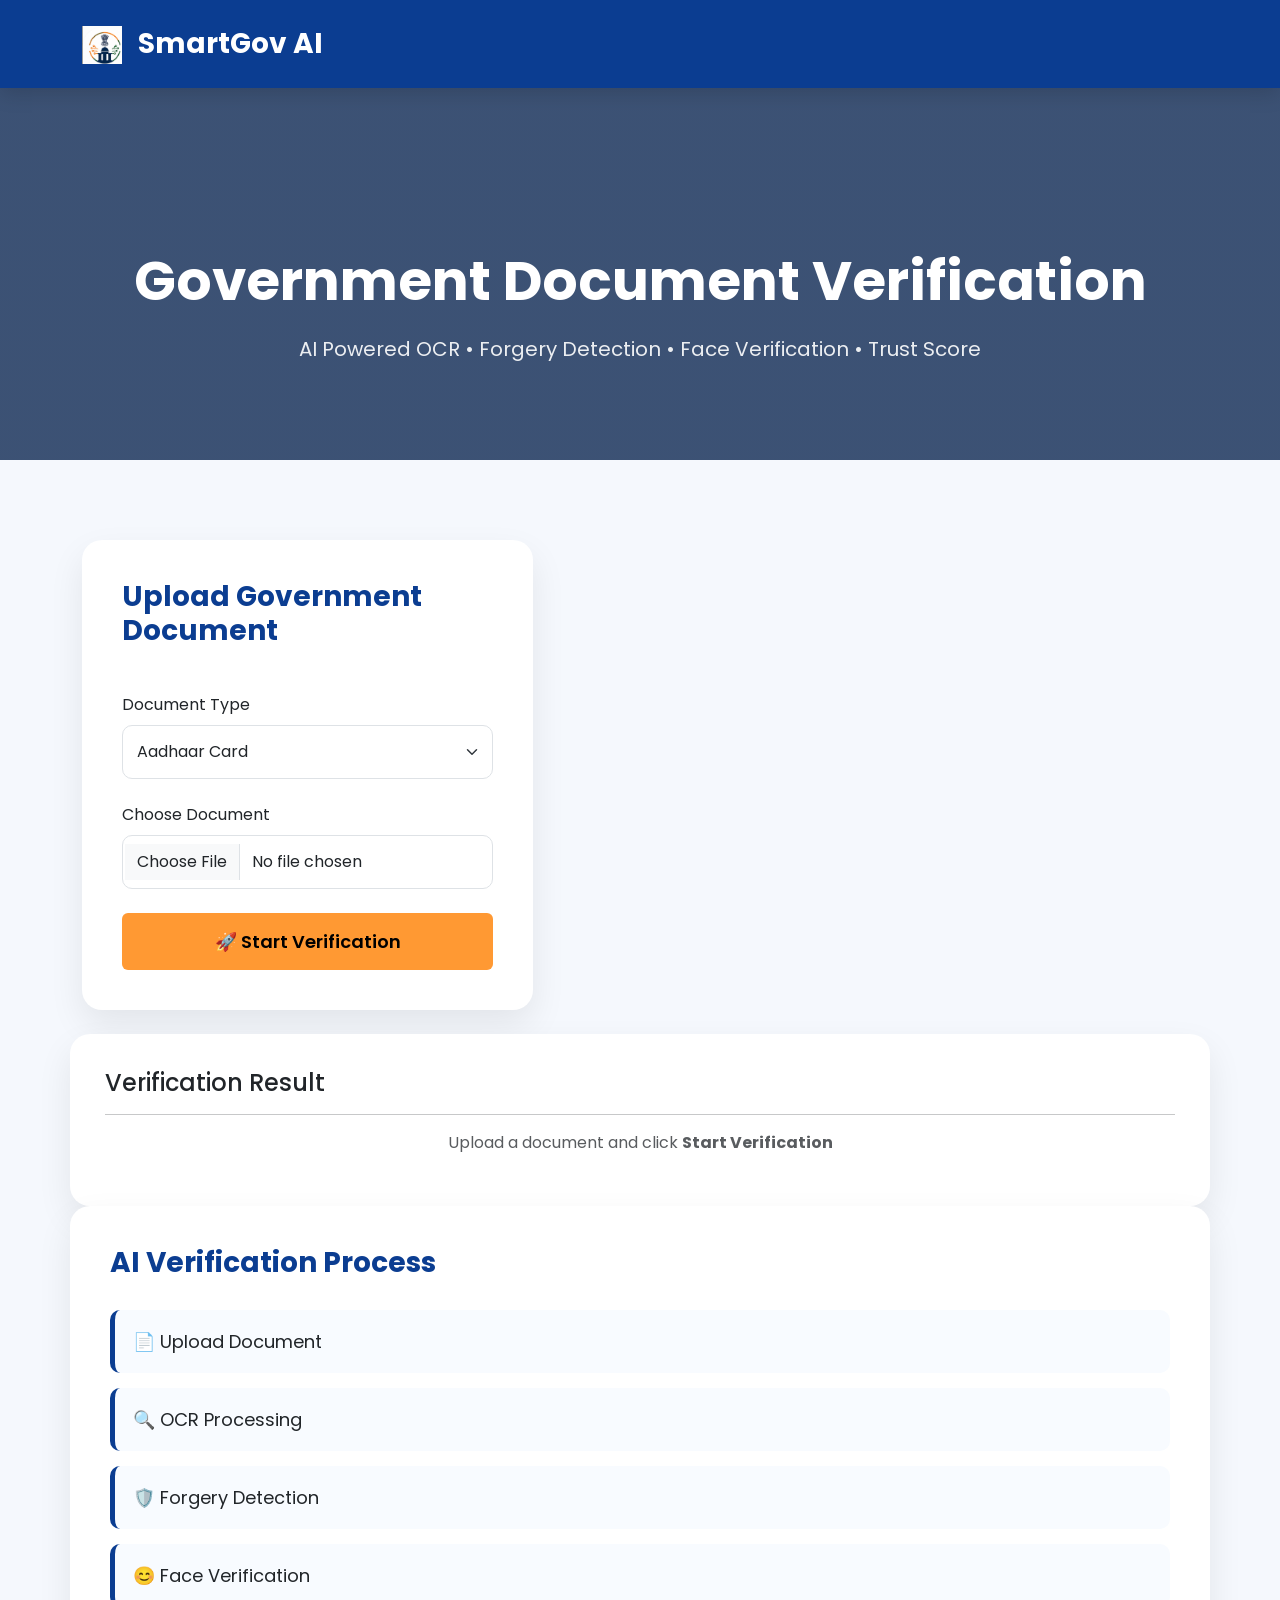
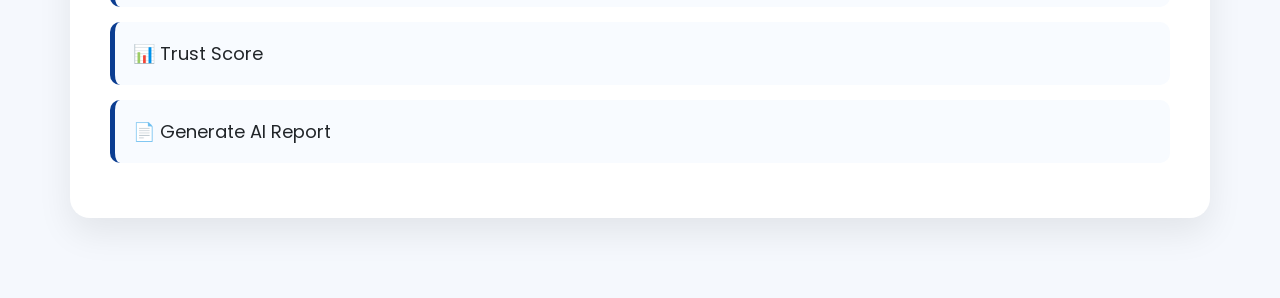
==== frontend/verification.html @ f2196b34 "Updated SmartGov AI project with verification, analytics, AI assistant and officer dashboard" ====
<!DOCTYPE html>
<html lang="en">

<head>

    <meta charset="UTF-8">

    <meta name="viewport"
          content="width=device-width, initial-scale=1.0">

    <title>SmartGov AI | Verification</title>

    <link href="https://cdn.jsdelivr.net/npm/bootstrap@5.3.3/dist/css/bootstrap.min.css"
          rel="stylesheet">

    <link href="https://cdn.jsdelivr.net/npm/bootstrap-icons@1.11.3/font/bootstrap-icons.css"
          rel="stylesheet">

    <link rel="stylesheet"
          href="assets/css/style.css">

</head>

<body>

<!-- Navbar -->

<nav class="navbar navbar-expand-lg navbar-dark">

<div class="container">

<a class="navbar-brand fw-bold"
href="index.html">

<img src="assets/images/logo.png"
width="40">

SmartGov AI

</a>

</div>

</nav>

<!-- Hero -->

<section class="verify-hero">

<div class="container">

<h1>

Government Document Verification

</h1>

<p>

AI Powered OCR • Forgery Detection • Face Verification • Trust Score

</p>

</div>

</section>

<!-- Upload Section -->

<section class="verify-section">

<div class="container">

<div class="row">

<div class="col-lg-5">

<div class="upload-box">

    <h3>Upload Government Document</h3>

    <label class="form-label mt-3">
        Document Type
    </label>

    <select
        id="documentType"
        class="form-select">

        <option>Aadhaar Card</option>
        <option>PAN Card</option>
        <option>Passport</option>
        <option>Driving Licence</option>

    </select>

    <label class="form-label mt-4">
        Choose Document
    </label>

    <input
        id="documentFile"
        type="file"
        class="form-control"
        accept=".jpg,.jpeg,.png,.pdf">

    <button
        id="verifyBtn"
        class="btn btn-warning w-100 mt-4">

        🚀 Start Verification

    </button>

</div>

</div>
<div class="result-box mt-4">

    <h4>Verification Result</h4>

    <hr>

    <div id="result">

        <div class="text-center">

            <p class="text-muted">

                Upload a document and click
                <b>Start Verification</b>

            </p>

        </div>

    </div>

</div>
<div class="process-box">
<h3>

AI Verification Process

</h3>

<div class="step">

📄 Upload Document

</div>

<div class="step">

🔍 OCR Processing

</div>

<div class="step">

🛡️ Forgery Detection

</div>

<div class="step">

😊 Face Verification

</div>

<div class="step">

📊 Trust Score

</div>

<div class="step">

📄 Generate AI Report

</div>

</div>

</div>

</div>
</div>
</div>

</section>

<script src="assets/js/app.js"></script>

</body>

</html>
---- frontend/assets/css/style.css ----
/* ================================
   SMARTGOV AI
   Developed for Hackathon
================================ */

@import url('https://fonts.googleapis.com/css2?family=Poppins:wght@300;400;500;600;700;800&display=swap');

*{
    margin:0;
    padding:0;
    box-sizing:border-box;
    font-family:'Poppins',sans-serif;
}

html{
    scroll-behavior:smooth;
}

body{

    background:#F4F7FC;

}

/* ================= NAVBAR ================= */

.navbar{

    background:#0B3D91;

    padding:18px 0;

    box-shadow:0 5px 20px rgba(0,0,0,.15);

}

.navbar-brand{

    color:white !important;

    font-size:28px;

}

.navbar-brand img{

    margin-right:10px;

}

.nav-link{

    color:white !important;

    margin-left:20px;

    font-size:17px;

    transition:.3s;

}

.nav-link:hover{

    color:#FF9933 !important;

}

/* ================= HERO ================= */

.hero{

    height:92vh;

    display:flex;

    align-items:center;

    background:

    linear-gradient(rgba(0,33,71,.70),rgba(0,33,71,.72)),

    url("../images/hero-bg.jpg");

    background-size:cover;

    background-position:center;

    color:white;

}

.hero h1{

    font-size:72px;

    font-weight:800;

}

.hero h3{

    margin-top:15px;

    font-weight:400;

    font-size:30px;

}

.hero p{

    margin-top:30px;

    font-size:20px;

    line-height:1.8;

    width:650px;

}

.hero .btn{

    margin-top:35px;

    padding:16px 35px;

    font-size:18px;

    border-radius:10px;

}

.btn-warning{

    background:#FF9933;

    border:none;

}

.btn-warning:hover{

    background:#e57d00;

}

.btn-light{

    color:#0B3D91;

}

/* Government Badge */

.badge{

    font-size:15px;

    padding:10px 18px;

}

/* ================= SECTION ================= */

.section{

    padding:90px 0;

}

.section-title{

    font-size:45px;

    color:#0B3D91;

    font-weight:700;

    margin-bottom:40px;

}

/* ================= Cards ================= */

.card{

    border:none;

    border-radius:20px;

    transition:.3s;

    box-shadow:0 10px 25px rgba(0,0,0,.08);

}

.card:hover{

    transform:translateY(-8px);

}

.card-body{

    padding:30px;

}

/* ================= Responsive ================= */

@media(max-width:992px){

.hero{

height:auto;

padding:100px 0;

}

.hero h1{

font-size:50px;

}

.hero h3{

font-size:22px;

}

.hero p{

width:100%;

font-size:17px;

}

.nav-link{

margin-left:0;

margin-top:12px;

}

}
/* ================= AI CARD ================= */

.ai-card{

    background:rgba(255,255,255,.12);

    backdrop-filter:blur(15px);

    border:1px solid rgba(255,255,255,.25);

    border-radius:20px;

    padding:35px;

    color:white;

    box-shadow:0 15px 40px rgba(0,0,0,.25);

}

.ai-card h4{

    font-weight:700;

}

.status{

    display:flex;

    justify-content:space-between;

    padding:12px 0;

    border-bottom:1px solid rgba(255,255,255,.15);

}

.online{

    color:#7CFC8A;

    font-weight:600;

}

.ai-card h2{

    font-weight:700;

    margin-top:20px;

}

.ai-card small{

    color:#eee;

}
/* ================= SERVICES ================= */

.services{

    background:#f8fbff;

    padding:100px 0;

}

.section-badge{

    background:#0B3D91;

    color:white;

    padding:10px 22px;

    border-radius:40px;

    display:inline-block;

    margin-bottom:18px;

    font-weight:600;

}

.section-title{

    font-size:48px;

    font-weight:700;

    color:#0B3D91;

}

.section-subtitle{

    color:#666;

    font-size:18px;

    margin-top:15px;

}

.service-card{

    background:white;

    padding:35px;

    border-radius:20px;

    box-shadow:0 10px 30px rgba(0,0,0,.08);

    transition:.35s;

    height:100%;

}

.service-card:hover{

    transform:translateY(-10px);

    box-shadow:0 20px 40px rgba(0,0,0,.12);

}

.service-icon{

    font-size:48px;

    margin-bottom:20px;

}

.service-card h4{

    margin-bottom:15px;

    font-weight:700;

}

.service-card p{

    color:#666;

    line-height:1.8;

}

.service-btn{

    margin-top:20px;

    background:#0B3D91;

    color:white;

    border:none;

    padding:12px 24px;

    border-radius:10px;

    transition:.3s;

}

.service-btn:hover{

    background:#FF9933;

}
/* ================= VERIFICATION ================= */

.verification{

    padding:100px 0;

    background:white;

}

.verify-list{

    list-style:none;

    padding:0;

    margin-top:35px;

}

.verify-list li{

    padding:12px 0;

    font-size:18px;

}

.upload-card{

    background:#0B3D91;

    padding:45px;

    border-radius:25px;

    color:white;

    text-align:center;

    box-shadow:0 20px 40px rgba(0,0,0,.15);

}

.upload-icon{

    font-size:70px;

    margin-bottom:20px;

}

.upload-card p{

    color:#ddd;

}

.upload-card input{

    background:white;

    border-radius:10px;

    padding:15px;

}

.upload-card .btn{

    padding:15px;

    font-size:18px;

}
/* ================= WORKFLOW ================= */

.workflow{

    background:#F4F7FC;

    padding:100px 0;

}

.workflow-card{

    background:white;

    border-radius:20px;

    padding:30px 20px;

    height:100%;

    transition:.35s;

    box-shadow:0 10px 25px rgba(0,0,0,.08);

}

.workflow-card:hover{

    transform:translateY(-10px);

    box-shadow:0 20px 40px rgba(0,0,0,.15);

}

.workflow-icon{

    width:90px;

    height:90px;

    margin:auto;

    border-radius:50%;

    background:#0B3D91;

    color:white;

    display:flex;

    justify-content:center;

    align-items:center;

    font-size:38px;

    margin-bottom:20px;

}

.workflow-card h5{

    font-weight:700;

    margin-bottom:15px;

}

.workflow-card p{

    color:#666;

    font-size:15px;

}
/* ================= STATS ================= */

.stats-section{

    padding:100px 0;

    background:#0B3D91;

}

.stat-card{

    background:white;

    padding:45px;

    text-align:center;

    border-radius:20px;

    transition:.3s;

    box-shadow:0 15px 35px rgba(0,0,0,.12);

}

.stat-card:hover{

    transform:translateY(-8px);

}

.stat-card h1{

    color:#0B3D91;

    font-size:50px;

    font-weight:800;

}

.stat-card p{

    margin-top:15px;

    color:#666;

    font-size:18px;

}
/* ================= AI ASSISTANT ================= */

.assistant{

    padding:100px 0;

    background:white;

}

.quick-actions{

    margin-top:35px;

    display:flex;

    flex-wrap:wrap;

    gap:15px;

}

.quick-actions button{

    border:none;

    background:#0B3D91;

    color:white;

    padding:12px 20px;

    border-radius:40px;

    transition:.3s;

}

.quick-actions button:hover{

    background:#FF9933;

}

.chat-box{

    background:#F8FBFF;

    border-radius:20px;

    box-shadow:0 15px 35px rgba(0,0,0,.08);

    overflow:hidden;

}

.chat-header{

    background:#0B3D91;

    color:white;

    padding:18px;

    font-weight:600;

}

.chat-body{

    padding:25px;

    min-height:220px;

}

.bot-message{

    background:white;

    padding:18px;

    border-radius:12px;

    width:85%;

    box-shadow:0 5px 15px rgba(0,0,0,.08);

}

.chat-input{

    display:flex;

    border-top:1px solid #ddd;

}

.chat-input input{

    flex:1;

    border:none;

    padding:18px;

    outline:none;

}

.chat-input button{

    width:80px;

    border:none;

    background:#FF9933;

    color:white;

    font-size:22px;

}
/* ================= PARTNERS ================= */

.partners{

padding:100px 0;

background:#F5F8FD;

}

.partner-card{

background:white;

padding:25px;

text-align:center;

border-radius:20px;

transition:.3s;

box-shadow:0 10px 25px rgba(0,0,0,.08);

height:100%;

}

.partner-card:hover{

transform:translateY(-8px);

}

.partner-card img{

height:70px;

object-fit:contain;

margin-bottom:20px;

}

.partner-card h6{

font-weight:700;

margin-top:10px;

}
/* ================= FOOTER ================= */

footer{

background:#082A64;

color:white;

padding:70px 0;

}

footer h3,
footer h5{

margin-bottom:20px;

}

footer ul{

list-style:none;

padding:0;

}

footer li{

padding:8px 0;

}

footer hr{

margin:40px 0;

background:white;

}
/* =========================================
   VERIFICATION PAGE
========================================= */

.verify-hero{

    padding:160px 0 80px;

    background:
    linear-gradient(rgba(8,35,78,.78),rgba(8,35,78,.78)),
    url("../images/hero-bg.jpg");

    background-size:cover;

    background-position:center;

    color:white;

    text-align:center;

}

.verify-hero h1{

    font-size:55px;

    font-weight:700;

}

.verify-hero p{

    font-size:20px;

    margin-top:20px;

    opacity:.9;

}

/* ========================================= */

.verify-section{

    padding:80px 0;

    background:#F5F8FD;

}

/* ========================================= */

.upload-box{

    background:white;

    padding:40px;

    border-radius:20px;

    box-shadow:0 15px 35px rgba(0,0,0,.08);

}

.upload-box h3{

    color:#0B3D91;

    font-weight:700;

    margin-bottom:30px;

}

.upload-box .form-control,
.upload-box .form-select{

    padding:14px;

    border-radius:10px;

}

.upload-box .btn{

    padding:15px;

    font-size:18px;

    font-weight:600;

}

/* ========================================= */

.process-box{

    background:white;

    padding:40px;

    border-radius:20px;

    box-shadow:0 15px 35px rgba(0,0,0,.08);

}

.process-box h3{

    color:#0B3D91;

    margin-bottom:30px;

    font-weight:700;

}

.step{

    background:#F8FBFF;

    border-left:5px solid #0B3D91;

    padding:18px;

    margin-bottom:15px;

    border-radius:10px;

    font-size:18px;

    transition:.3s;

}

.step:hover{

    transform:translateX(8px);

    background:#EAF3FF;

}

/* ========================================= */

.result-box{

    margin-top:40px;

    background:white;

    padding:35px;

    border-radius:20px;

    box-shadow:0 15px 35px rgba(0,0,0,.08);

}
.verification-card{

background:white;

padding:35px;

border-radius:20px;

box-shadow:0 15px 40px rgba(0,0,0,.08);

}

.status-card{

background:#0B3D91;

color:white;

padding:30px;

border-radius:20px;

text-align:center;

margin-bottom:30px;

}

.status-card h1{

font-size:65px;

font-weight:800;

}

.info-card{

margin-bottom:25px;

background:#F8FBFF;

padding:20px;

border-radius:15px;

}
.status-card{

    background:linear-gradient(135deg,#0B3D91,#164BA8);

    color:white;

    padding:40px;

    border-radius:25px;

    text-align:center;

    margin-bottom:30px;

    box-shadow:0 15px 40px rgba(11,61,145,.35);

}

.status-icon{

    font-size:55px;

    margin-bottom:10px;

}

.status-card h1{

    font-size:70px;

    font-weight:800;

    margin:10px 0;

}

.status-card p{

    font-size:18px;

    opacity:.9;

}
.verification-dashboard{

background:#fff;

padding:35px;

border-radius:20px;

box-shadow:0 15px 35px rgba(0,0,0,.08);

}

.status-card{

background:linear-gradient(135deg,#0B3D91,#1A5AD7);

color:white;

padding:40px;

border-radius:20px;

text-align:center;

margin-bottom:30px;

}

.status-icon{

font-size:50px;

}

.status-card h1{

font-size:70px;

font-weight:800;

margin:15px 0;

}

.small-card{

background:#F8FBFF;

padding:25px;

border-radius:15px;

text-align:center;

box-shadow:0 5px 15px rgba(0,0,0,.08);

height:100%;

}

.info-card{

background:#F8FBFF;

padding:25px;

border-radius:15px;

box-shadow:0 5px 15px rgba(0,0,0,.08);

}

.info-card h4{

margin-bottom:20px;

font-weight:700;

color:#0B3D91;

}
/* Analytics Dashboard */

.analytics-section{

padding:80px 0;

background:#F5F8FD;

}

.analytics-card{

padding:35px;

border-radius:20px;

color:white;

box-shadow:0 20px 40px rgba(0,0,0,.12);

transition:.35s;

}

.analytics-card:hover{

transform:translateY(-10px);

}

.analytics-card .icon{

font-size:45px;

margin-bottom:20px;

}

.analytics-card h2{

font-size:48px;

font-weight:800;

margin:10px 0;

}

.analytics-card p{

font-size:18px;

margin-bottom:8px;

}

.analytics-card span{

opacity:.9;

font-size:15px;

}

.blue{

background:linear-gradient(135deg,#0B3D91,#2563EB);

}

.green{

background:linear-gradient(135deg,#059669,#10B981);

}

.orange{

background:linear-gradient(135deg,#EA580C,#FB923C);

}

.purple{

background:linear-gradient(135deg,#6D28D9,#8B5CF6);

}
.chart-card{

background:white;

padding:35px;

border-radius:20px;

box-shadow:0 15px 35px rgba(0,0,0,.08);

margin-top:50px;

}

.chart-card h3{

margin-bottom:30px;

color:#0B3D91;

font-weight:700;

}
.table thead{

background:#0B3D91;

color:white;

}

.table{

border-radius:15px;

overflow:hidden;

}

.table tbody tr:hover{

background:#F5F8FD;

transition:.3s;

}
/* AI Assistant */

.assistant-section{

padding:80px 0;

background:#F5F8FD;

}

.chat-card{

background:white;

border-radius:20px;

overflow:hidden;

box-shadow:0 15px 40px rgba(0,0,0,.08);

}

.chat-header{

background:#0B3D91;

color:white;

padding:20px;

font-size:22px;

font-weight:700;

}

.chat-body{

height:450px;

overflow-y:auto;

padding:25px;

background:#F8FBFF;

}

.bot-message{

background:white;

padding:15px;

border-radius:15px;

margin-bottom:20px;

max-width:75%;

box-shadow:0 5px 15px rgba(0,0,0,.08);

}

.user-message{

background:#0B3D91;

color:white;

padding:15px;

border-radius:15px;

margin-left:auto;

margin-bottom:20px;

max-width:75%;

text-align:right;

}

.chat-input{

display:flex;

padding:20px;

gap:15px;

}

.chat-input input{

flex:1;

padding:15px;

border-radius:12px;

border:1px solid #ddd;

}

.chat-input button{

width:70px;

border:none;

border-radius:12px;

background:#0B3D91;

color:white;

font-size:20px;

}
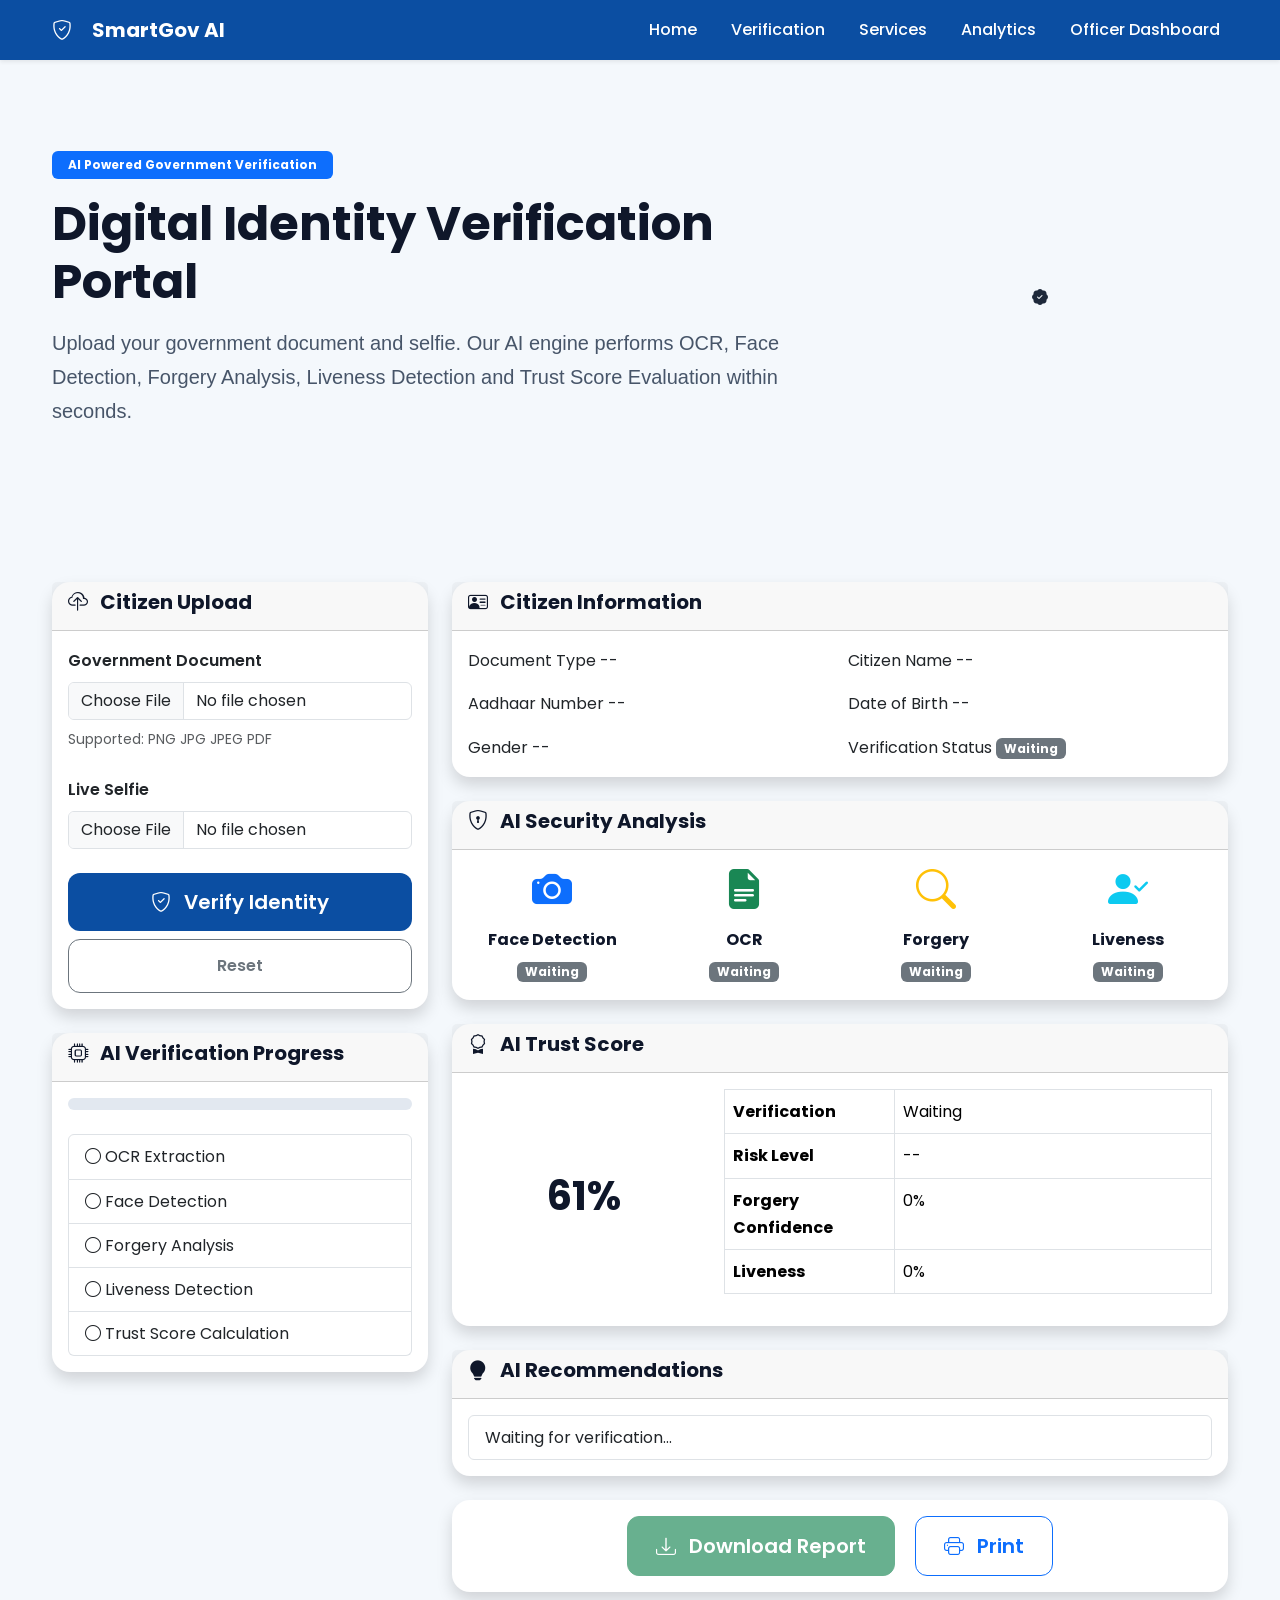
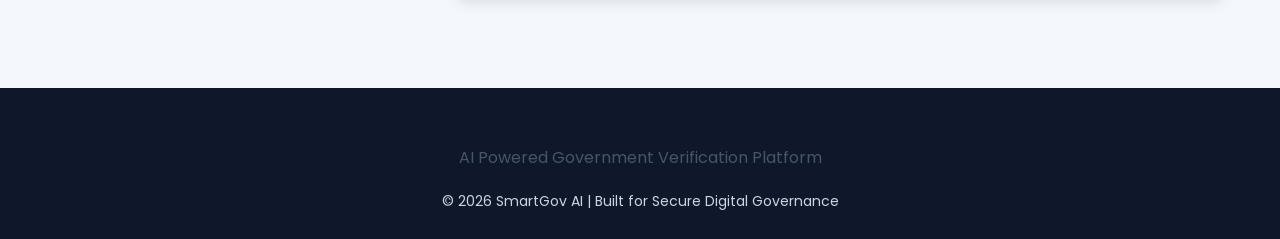
==== commit f87b56c7: "feat: implement EasyOCR document extraction" ====
--- a/frontend/verification.html
+++ b/frontend/verification.html
@@ -2,133 +2,757 @@
 <html lang="en">
 
 <head>
-
     <meta charset="UTF-8">
-
-    <meta name="viewport"
-          content="width=device-width, initial-scale=1.0">
-
-    <title>SmartGov AI | Verification</title>
-
-    <link href="https://cdn.jsdelivr.net/npm/bootstrap@5.3.3/dist/css/bootstrap.min.css"
-          rel="stylesheet">
-
-    <link href="https://cdn.jsdelivr.net/npm/bootstrap-icons@1.11.3/font/bootstrap-icons.css"
-          rel="stylesheet">
-
+    <meta name="viewport" content="width=device-width, initial-scale=1.0">
+
+    <title>SmartGov AI | Government Verification Portal</title>
+
+    <!-- Bootstrap -->
+    <link href="https://cdn.jsdelivr.net/npm/bootstrap@5.3.3/dist/css/bootstrap.min.css" rel="stylesheet">
+
+    <!-- Bootstrap Icons -->
     <link rel="stylesheet"
-          href="assets/css/style.css">
+        href="https://cdn.jsdelivr.net/npm/bootstrap-icons@1.11.3/font/bootstrap-icons.min.css">
+
+    <!-- Font Awesome -->
+    <link rel="stylesheet"
+        href="https://cdnjs.cloudflare.com/ajax/libs/font-awesome/6.5.2/css/all.min.css">
+
+    <!-- CSS -->
+    <link rel="stylesheet" href="assets/css/style.css">
 
 </head>
 
 <body>
 
-<!-- Navbar -->
-
-<nav class="navbar navbar-expand-lg navbar-dark">
+<!-- ================= NAVBAR ================= -->
+
+<nav class="navbar navbar-expand-lg navbar-dark shadow-sm sticky-top gov-navbar">
+
+    <div class="container">
+
+        <a class="navbar-brand fw-bold" href="index.html">
+
+            <i class="bi bi-shield-check me-2"></i>
+
+            SmartGov AI
+
+        </a>
+
+        <button class="navbar-toggler"
+            data-bs-toggle="collapse"
+            data-bs-target="#navbar">
+
+            <span class="navbar-toggler-icon"></span>
+
+        </button>
+
+        <div class="collapse navbar-collapse" id="navbar">
+
+            <ul class="navbar-nav ms-auto">
+
+                <li class="nav-item">
+                    <a class="nav-link" href="index.html">
+                        Home
+                    </a>
+                </li>
+
+                <li class="nav-item">
+                    <a class="nav-link active" href="#">
+                        Verification
+                    </a>
+                </li>
+
+                <li class="nav-item">
+                    <a class="nav-link" href="services.html">
+                        Services
+                    </a>
+                </li>
+
+                <li class="nav-item">
+                    <a class="nav-link" href="analytics.html">
+                        Analytics
+                    </a>
+                </li>
+
+                <li class="nav-item">
+                    <a class="nav-link" href="officer.html">
+                        Officer Dashboard
+                    </a>
+                </li>
+
+            </ul>
+
+        </div>
+
+    </div>
+
+</nav>
+
+<!-- ================= HERO ================= -->
+
+<section class="hero-section">
 
 <div class="container">
 
-<a class="navbar-brand fw-bold"
-href="index.html">
-
-<img src="assets/images/logo.png"
-width="40">
-
-SmartGov AI
-
-</a>
-
-</div>
-
-</nav>
-
-<!-- Hero -->
-
-<section class="verify-hero">
+<div class="row align-items-center">
+
+<div class="col-lg-8">
+
+<span class="badge bg-primary mb-3 px-3 py-2">
+
+AI Powered Government Verification
+
+</span>
+
+<h1 class="display-5 fw-bold">
+
+Digital Identity Verification Portal
+
+</h1>
+
+<p class="lead mt-3">
+
+Upload your government document and selfie.
+
+Our AI engine performs OCR, Face Detection,
+
+Forgery Analysis, Liveness Detection and
+
+Trust Score Evaluation within seconds.
+
+</p>
+
+</div>
+
+<div class="col-lg-4 text-center">
+
+<i class="bi bi-patch-check-fill hero-icon"></i>
+
+</div>
+
+</div>
+
+</div>
+
+</section>
+
+<!-- ================= MAIN ================= -->
+
+<section class="py-5">
 
 <div class="container">
 
-<h1>
-
-Government Document Verification
-
-</h1>
-
-<p>
-
-AI Powered OCR • Forgery Detection • Face Verification • Trust Score
-
-</p>
+<div class="row g-4">
+
+<!-- LEFT SIDE -->
+
+<div class="col-lg-4">
+
+<div class="card shadow border-0 upload-card">
+
+<div class="card-header">
+
+<h5>
+
+<i class="bi bi-cloud-upload me-2"></i>
+
+Citizen Upload
+
+</h5>
+
+</div>
+
+<div class="card-body">
+
+<form id="verificationForm">
+
+<div class="mb-4">
+
+<label class="form-label fw-semibold">
+
+Government Document
+
+</label>
+
+<input
+
+type="file"
+
+class="form-control"
+
+id="document"
+
+accept="image/*,.pdf"
+
+required>
+
+<div class="small text-muted mt-2">
+
+Supported:
+
+PNG JPG JPEG PDF
+
+</div>
+
+</div>
+
+<div class="mb-4">
+
+<label class="form-label fw-semibold">
+
+Live Selfie
+
+</label>
+
+<input
+
+type="file"
+
+class="form-control"
+
+id="selfie"
+
+accept="image/*"
+
+required>
+
+</div>
+
+<div class="d-grid gap-2">
+
+<button
+
+type="submit"
+
+class="btn btn-primary btn-lg"
+
+id="verifyBtn">
+
+<i class="bi bi-shield-check me-2"></i>
+
+Verify Identity
+
+</button>
+
+<button
+
+type="button"
+
+class="btn btn-outline-secondary"
+
+id="resetBtn">
+
+Reset
+
+</button>
+
+</div>
+
+</form>
+
+</div>
+
+</div>
+
+<!-- Verification Progress -->
+
+<div class="card shadow border-0 mt-4">
+
+<div class="card-header">
+
+<h5>
+
+<i class="bi bi-cpu me-2"></i>
+
+AI Verification Progress
+
+</h5>
+
+</div>
+
+<div class="card-body">
+
+<div class="progress mb-4">
+
+<div
+
+id="progressBar"
+
+class="progress-bar progress-bar-striped progress-bar-animated"
+
+style="width:0%">
+
+0%
+
+</div>
+
+</div>
+
+<ul class="list-group verification-steps">
+
+<li class="list-group-item">
+
+<i class="bi bi-circle step-icon"></i>
+
+OCR Extraction
+
+</li>
+
+<li class="list-group-item">
+
+<i class="bi bi-circle step-icon"></i>
+
+Face Detection
+
+</li>
+
+<li class="list-group-item">
+
+<i class="bi bi-circle step-icon"></i>
+
+Forgery Analysis
+
+</li>
+
+<li class="list-group-item">
+
+<i class="bi bi-circle step-icon"></i>
+
+Liveness Detection
+
+</li>
+
+<li class="list-group-item">
+
+<i class="bi bi-circle step-icon"></i>
+
+Trust Score Calculation
+
+</li>
+
+</ul>
+
+</div>
+
+</div>
+
+</div>
+
+<!-- RIGHT SIDE -->
+
+<div class="col-lg-8">
+
+<!-- Citizen Information -->
+
+<div class="card shadow border-0 mb-4">
+
+<div class="card-header">
+
+<h5>
+
+<i class="bi bi-person-vcard me-2"></i>
+
+Citizen Information
+
+</h5>
+
+</div>
+
+<div class="card-body">
+
+<div class="row g-3">
+
+<div class="col-md-6">
+
+<label class="info-label">
+
+Document Type
+
+</label>
+
+<span id="documentType">--</span>
+
+</div>
+
+<div class="col-md-6">
+
+<label class="info-label">
+
+Citizen Name
+
+</label>
+
+<span id="citizenName">
+
+--
+
+</span>
+
+</div>
+
+<div class="col-md-6">
+
+<label class="info-label">
+
+Aadhaar Number
+
+</label>
+
+<span id="aadhaar">
+
+--
+
+</span>
+
+</div>
+
+<div class="col-md-6">
+
+<label class="info-label">
+
+Date of Birth
+
+</label>
+
+<span id="dob">
+
+--
+
+</span>
+
+</div>
+
+<div class="col-md-6">
+
+<label class="info-label">
+
+Gender
+
+</label>
+
+<span id="gender">
+
+--
+
+</span>
+
+</div>
+
+<div class="col-md-6">
+
+<label class="info-label">
+
+Verification Status
+
+</label>
+
+<span
+
+id="verificationStatus"
+
+class="badge bg-secondary">
+
+Waiting
+
+</span>
+
+</div>
+
+</div>
+
+</div>
+
+</div>
+<!-- ================= AI SECURITY ANALYSIS ================= -->
+
+<div class="card shadow border-0 mb-4">
+
+    <div class="card-header">
+
+        <h5>
+
+            <i class="bi bi-shield-lock me-2"></i>
+
+            AI Security Analysis
+
+        </h5>
+
+    </div>
+
+    <div class="card-body">
+
+        <div class="row text-center g-4">
+
+            <div class="col-md-3">
+
+                <div class="analysis-box">
+
+                    <i class="bi bi-camera-fill display-6 text-primary"></i>
+
+                    <h6 class="mt-3">Face Detection</h6>
+
+                    <span id="faceStatus" class="badge bg-secondary">
+
+                        Waiting
+
+                    </span>
+
+                </div>
+
+            </div>
+
+            <div class="col-md-3">
+
+                <div class="analysis-box">
+
+                    <i class="bi bi-file-earmark-text-fill display-6 text-success"></i>
+
+                    <h6 class="mt-3">OCR</h6>
+
+                    <span id="ocrStatus" class="badge bg-secondary">
+
+                        Waiting
+
+                    </span>
+
+                </div>
+
+            </div>
+
+            <div class="col-md-3">
+
+                <div class="analysis-box">
+
+                    <i class="bi bi-search display-6 text-warning"></i>
+
+                    <h6 class="mt-3">Forgery</h6>
+
+                    <span id="forgeryStatus" class="badge bg-secondary">
+
+                        Waiting
+
+                    </span>
+
+                </div>
+
+            </div>
+
+            <div class="col-md-3">
+
+                <div class="analysis-box">
+
+                    <i class="bi bi-person-check-fill display-6 text-info"></i>
+
+                    <h6 class="mt-3">Liveness</h6>
+
+                    <span id="livenessStatus" class="badge bg-secondary">
+
+                        Waiting
+
+                    </span>
+
+                </div>
+
+            </div>
+
+        </div>
+
+    </div>
+
+</div>
+
+<!-- ================= TRUST SCORE ================= -->
+
+<div class="card shadow border-0 mb-4">
+
+    <div class="card-header">
+
+        <h5>
+
+            <i class="bi bi-award me-2"></i>
+
+            AI Trust Score
+
+        </h5>
+
+    </div>
+
+    <div class="card-body">
+
+        <div class="row align-items-center">
+
+            <div class="col-md-4 text-center">
+
+                <div class="trust-circle">
+
+                    <h1 id="trustScore">
+
+                        0%
+
+                    </h1>
+
+                </div>
+
+            </div>
+
+            <div class="col-md-8">
+
+                <table class="table table-bordered">
+
+                    <tbody>
+
+                        <tr>
+
+                            <th width="35%">Verification</th>
+
+                            <td id="trustStatus">Waiting</td>
+
+                        </tr>
+
+                        <tr>
+
+                            <th>Risk Level</th>
+
+                            <td id="riskLevel">--</td>
+
+                        </tr>
+
+                        <tr>
+
+                            <th>Forgery Confidence</th>
+
+                            <td id="forgeryConfidence">0%</td>
+
+                        </tr>
+
+                        <tr>
+
+                            <th>Liveness</th>
+
+                            <td id="livenessConfidence">0%</td>
+
+                        </tr>
+
+                    </tbody>
+
+                </table>
+
+            </div>
+
+        </div>
+
+    </div>
+
+</div>
+
+<!-- ================= AI RECOMMENDATIONS ================= -->
+
+<div class="card shadow border-0 mb-4">
+
+    <div class="card-header">
+
+        <h5>
+
+            <i class="bi bi-lightbulb-fill me-2"></i>
+
+            AI Recommendations
+
+        </h5>
+
+    </div>
+
+    <div class="card-body">
+
+        <ul id="recommendationList" class="list-group">
+
+            <li class="list-group-item">
+
+                Waiting for verification...
+
+            </li>
+
+        </ul>
+
+    </div>
+
+</div>
+
+<!-- ================= ACTION BUTTONS ================= -->
+
+<div class="card shadow border-0">
+
+    <div class="card-body text-center">
+
+        <button
+
+            class="btn btn-success btn-lg me-3"
+
+            id="downloadBtn"
+
+            disabled>
+
+            <i class="bi bi-download me-2"></i>
+
+            Download Report
+
+        </button>
+
+        <button
+
+            class="btn btn-outline-primary btn-lg"
+
+            onclick="window.print()">
+
+            <i class="bi bi-printer me-2"></i>
+
+            Print
+
+        </button>
+
+    </div>
+
+</div>
+
+</div>
+
+</div>
 
 </div>
 
 </section>
 
-<!-- Upload Section -->
-
-<section class="verify-section">
-
-<div class="container">
-
-<div class="row">
-
-<div class="col-lg-5">
-
-<div class="upload-box">
-
-    <h3>Upload Government Document</h3>
-
-    <label class="form-label mt-3">
-        Document Type
-    </label>
-
-    <select
-        id="documentType"
-        class="form-select">
-
-        <option>Aadhaar Card</option>
-        <option>PAN Card</option>
-        <option>Passport</option>
-        <option>Driving Licence</option>
-
-    </select>
-
-    <label class="form-label mt-4">
-        Choose Document
-    </label>
-
-    <input
-        id="documentFile"
-        type="file"
-        class="form-control"
-        accept=".jpg,.jpeg,.png,.pdf">
-
-    <button
-        id="verifyBtn"
-        class="btn btn-warning w-100 mt-4">
-
-        🚀 Start Verification
-
-    </button>
-
-</div>
-
-</div>
-<div class="result-box mt-4">
-
-    <h4>Verification Result</h4>
-
-    <hr>
-
-    <div id="result">
-
-        <div class="text-center">
+<!-- ================= LOADING MODAL ================= -->
+
+<div class="modal fade"
+
+     id="loadingModal"
+
+     data-bs-backdrop="static"
+
+     data-bs-keyboard="false"
+
+     tabindex="-1">
+
+    <div class="modal-dialog modal-dialog-centered">
+
+        <div class="modal-content text-center p-5">
+
+            <div class="spinner-border text-primary mb-4"
+
+                 style="width:4rem;height:4rem;">
+
+            </div>
+
+            <h4>
+
+                AI Verification In Progress
+
+            </h4>
 
             <p class="text-muted">
 
-                Upload a document and click
-                <b>Start Verification</b>
+                Please wait while SmartGov AI analyses the uploaded files...
 
             </p>
 
@@ -137,60 +761,43 @@
     </div>
 
 </div>
-<div class="process-box">
-<h3>
-
-AI Verification Process
-
-</h3>
-
-<div class="step">
-
-📄 Upload Document
-
-</div>
-
-<div class="step">
-
-🔍 OCR Processing
-
-</div>
-
-<div class="step">
-
-🛡️ Forgery Detection
-
-</div>
-
-<div class="step">
-
-😊 Face Verification
-
-</div>
-
-<div class="step">
-
-📊 Trust Score
-
-</div>
-
-<div class="step">
-
-📄 Generate AI Report
-
-</div>
-
-</div>
-
-</div>
-
-</div>
-</div>
-</div>
-
-</section>
+
+<!-- ================= FOOTER ================= -->
+
+<footer class="footer py-4 mt-5">
+
+    <div class="container text-center">
+
+        <h5>
+
+            SmartGov AI
+
+        </h5>
+
+        <p>
+
+            AI Powered Government Verification Platform
+
+        </p>
+
+        <small>
+
+            © 2026 SmartGov AI | Built for Secure Digital Governance
+
+        </small>
+
+    </div>
+
+</footer>
+
+<!-- Bootstrap JS -->
+
+<script src="https://cdn.jsdelivr.net/npm/bootstrap@5.3.3/dist/js/bootstrap.bundle.min.js"></script>
+
+<!-- Main JS -->
 
 <script src="assets/js/app.js"></script>
+<script src="assets/js/verification.js"></script>
 
 </body>
 
--- a/frontend/assets/css/style.css
+++ b/frontend/assets/css/style.css
@@ -1,1427 +1,1910 @@
-/* ================================
-   SMARTGOV AI
-   Developed for Hackathon
-================================ */
+/*====================================================
+    SMARTGOV AI
+    Final Production CSS
+======================================================*/
+
+/*==============================
+        GOOGLE FONT
+===============================*/
 
 @import url('https://fonts.googleapis.com/css2?family=Poppins:wght@300;400;500;600;700;800&display=swap');
 
+/*==============================
+        ROOT VARIABLES
+===============================*/
+
+:root{
+
+    --primary:#0B4EA2;
+    --primary-dark:#083B82;
+    --secondary:#FF9933;
+    --success:#16A34A;
+    --danger:#DC2626;
+    --warning:#FFC107;
+
+    --white:#ffffff;
+    --light:#F8FAFC;
+    --gray:#64748B;
+    --dark:#0F172A;
+
+    --shadow:0 15px 40px rgba(0,0,0,.08);
+
+    --radius:18px;
+
+    --transition:.35s ease;
+
+}
+
+/*==============================
+        RESET
+===============================*/
+
 *{
+
     margin:0;
     padding:0;
     box-sizing:border-box;
+
+}
+
+html{
+
+    scroll-behavior:smooth;
+
+}
+
+body{
+
     font-family:'Poppins',sans-serif;
-}
-
-html{
-    scroll-behavior:smooth;
-}
-
-body{
-
-    background:#F4F7FC;
-
-}
-
-/* ================= NAVBAR ================= */
+
+    background:#F4F8FC;
+
+    color:#1E293B;
+
+    overflow-x:hidden;
+
+    line-height:1.7;
+
+}
+
+/*==============================
+        SCROLLBAR
+===============================*/
+
+::-webkit-scrollbar{
+
+    width:10px;
+
+}
+
+::-webkit-scrollbar-track{
+
+    background:#E2E8F0;
+
+}
+
+::-webkit-scrollbar-thumb{
+
+    background:var(--primary);
+
+    border-radius:20px;
+
+}
+
+::-webkit-scrollbar-thumb:hover{
+
+    background:var(--primary-dark);
+
+}
+
+/*==============================
+        SELECTION
+===============================*/
+
+::selection{
+
+    background:var(--primary);
+
+    color:white;
+
+}
+
+/*==============================
+        IMAGES
+===============================*/
+
+img{
+
+    max-width:100%;
+
+    display:block;
+
+}
+
+/*==============================
+        LINKS
+===============================*/
+
+a{
+
+    text-decoration:none;
+
+    transition:var(--transition);
+
+}
+
+a:hover{
+
+    text-decoration:none;
+
+}
+
+/*==============================
+        HEADINGS
+===============================*/
+
+h1,h2,h3,h4,h5,h6{
+
+    color:var(--dark);
+
+    font-weight:700;
+
+}
+
+p{
+
+    color:#475569;
+
+}
+
+/*==============================
+        SECTION
+===============================*/
+
+section{
+
+    padding:90px 0;
+
+    position:relative;
+
+}
+
+/*==============================
+        CONTAINER
+===============================*/
+
+.container{
+
+    max-width:1200px;
+
+}
+
+/*==============================
+        NAVBAR
+===============================*/
 
 .navbar{
 
-    background:#0B3D91;
-
-    padding:18px 0;
-
-    box-shadow:0 5px 20px rgba(0,0,0,.15);
+    background:var(--primary);
+
+    padding:8px 0;
+
+    transition:.35s;
+
+    box-shadow:0 6px 20px rgba(0,0,0,.08);
+
+    z-index:999;
+
+}
+
+.navbar.scrolled{
+
+    background:var(--primary-dark);
+
+    padding:5px 0;
+
+    box-shadow:0 10px 25px rgba(0,0,0,.15);
 
 }
 
 .navbar-brand{
 
+    display:flex;
+
+    align-items:center;
+
+    gap:12px;
+
+}
+
+.navbar-brand img{
+
+    width:52px;
+
+    height:52px;
+
+    object-fit:contain;
+
+}
+
+.logo-text h2{
+
+    color:white;
+
+    font-size:11px;
+
+    margin:0;
+
+}
+
+.logo-text p{
+
+    color:#D9E7FF;
+
+    margin:0;
+
+    font-size:11px;
+
+}
+
+.nav-link{
+
     color:white !important;
 
+    font-weight:500;
+
+    margin-left:18px;
+
+    transition:.3s;
+
+}
+
+.nav-link:hover{
+
+    color:#FFD54F !important;
+
+}
+
+.nav-link.active{
+
+    color:#FFD54F !important;
+
+}
+
+/*==============================
+        HERO
+===============================*/
+
+.hero{
+
+    position: relative;
+
+    min-height: 100vh;
+
+    display: flex;
+
+    align-items: center;
+
+    overflow: hidden;
+
+    padding: 130px 0 80px;
+
+    background:
+    linear-gradient(
+        rgba(11,78,162,.82),
+        rgba(8,59,130,.82)
+    ),
+    url("../images/hero-bg.png");
+
+    background-repeat: no-repeat;
+
+    background-size: cover;
+
+    background-position: center center;
+
+}
+
+.hero h1{
+
+    color:white;
+
+    font-size:56px;
+
+    font-weight:800;
+
+    line-height:1.2;
+
+}
+
+.hero p{
+
+    color:#E5E7EB;
+
+    font-size:18px;
+
+    margin-top:20px;
+
+    margin-bottom:35px;
+
+}
+
+.hero img{
+
+    border-radius:20px;
+
+    box-shadow:var(--shadow);
+
+}
+
+/*==============================
+        BUTTONS
+===============================*/
+
+.btn{
+
+    border-radius:12px;
+
+    padding:14px 28px;
+
+    font-weight:600;
+
+    transition:.35s;
+
+    position:relative;
+
+    overflow:hidden;
+
+}
+
+.btn-primary{
+
+    background:var(--primary);
+
+    border:none;
+
+}
+
+.btn-primary:hover{
+
+    background:var(--primary-dark);
+
+}
+
+.btn-warning{
+
+    background:var(--secondary);
+
+    border:none;
+
+    color:white;
+
+}
+
+.btn-warning:hover{
+
+    transform:translateY(-3px);
+
+}
+
+.ripple{
+
+    position:absolute;
+
+    border-radius:50%;
+
+    transform:scale(0);
+
+    background:rgba(255,255,255,.5);
+
+    animation:ripple .6s linear;
+
+}
+
+@keyframes ripple{
+
+to{
+
+transform:scale(4);
+
+opacity:0;
+
+}
+
+}
+
+/*==============================
+        CARD
+===============================*/
+
+.card{
+
+    border:none;
+
+    border-radius:18px;
+
+    box-shadow:var(--shadow);
+
+    transition:.35s;
+
+}
+
+.card:hover{
+
+    transform:translateY(-8px);
+
+}
+
+/*==============================
+        GLASS CARD
+===============================*/
+
+.glass{
+
+    background:rgba(255,255,255,.15);
+
+    backdrop-filter:blur(18px);
+
+    border:1px solid rgba(255,255,255,.2);
+
+    border-radius:20px;
+
+    box-shadow:0 12px 30px rgba(0,0,0,.12);
+
+}
+
+/*==============================
+        SECTION TITLE
+===============================*/
+
+.section-title{
+
+    text-align:center;
+
+    margin-bottom:60px;
+
+}
+
+.section-title h2{
+
+    font-size:42px;
+
+}
+
+.section-title p{
+
+    max-width:700px;
+
+    margin:auto;
+
+    margin-top:15px;
+
+}
+/*====================================================
+        SERVICES
+====================================================*/
+
+.service-card{
+
+    background:#fff;
+
+    border-radius:20px;
+
+    padding:35px;
+
+    text-align:center;
+
+    transition:.35s;
+
+    box-shadow:0 12px 30px rgba(0,0,0,.08);
+
+    height:100%;
+
+    position:relative;
+
+    overflow:hidden;
+
+}
+
+.service-card::before{
+
+    content:"";
+
+    position:absolute;
+
+    top:0;
+    left:0;
+
+    width:100%;
+    height:5px;
+
+    background:linear-gradient(90deg,#FF9933,#0B4EA2);
+
+}
+
+.service-card:hover{
+
+    transform:translateY(-10px);
+
+    box-shadow:0 20px 45px rgba(0,0,0,.12);
+
+}
+
+.service-card i{
+
+    font-size:55px;
+
+    color:var(--primary);
+
+    margin-bottom:20px;
+
+}
+
+.service-card h4{
+
+    margin-bottom:15px;
+
+    font-weight:700;
+
+}
+
+.service-card p{
+
+    color:#64748B;
+
+    font-size:15px;
+
+}
+
+/*====================================================
+        VERIFICATION SECTION
+====================================================*/
+
+.verification{
+
+    background:#F8FAFC;
+
+}
+
+.verify-card{
+
+    background:#fff;
+
+    padding:35px;
+
+    border-radius:20px;
+
+    box-shadow:var(--shadow);
+
+}
+
+.verify-card h3{
+
+    margin-bottom:25px;
+
+}
+
+.verify-card input{
+
+    border-radius:12px;
+
+    padding:14px;
+
+    border:2px solid #E2E8F0;
+
+    transition:.3s;
+
+}
+
+.verify-card input:focus{
+
+    border-color:var(--primary);
+
+    box-shadow:none;
+
+}
+
+/*====================================================
+        FILE UPLOAD
+====================================================*/
+
+.upload-box{
+
+    border:3px dashed #CBD5E1;
+
+    border-radius:18px;
+
+    padding:50px;
+
+    text-align:center;
+
+    cursor:pointer;
+
+    transition:.35s;
+
+    background:#fff;
+
+}
+
+.upload-box:hover{
+
+    border-color:var(--primary);
+
+    background:#F8FBFF;
+
+}
+
+.upload-box i{
+
+    font-size:60px;
+
+    color:var(--primary);
+
+    margin-bottom:20px;
+
+}
+
+.file-name{
+
+    margin-top:15px;
+
+    color:#0B4EA2;
+
+    font-weight:600;
+
+}
+
+/*====================================================
+        RESULT CARD
+====================================================*/
+
+.result-card{
+
+    background:white;
+
+    border-radius:20px;
+
+    padding:30px;
+
+    box-shadow:var(--shadow);
+
+}
+
+.result-item{
+
+    display:flex;
+
+    justify-content:space-between;
+
+    padding:14px 0;
+
+    border-bottom:1px solid #E5E7EB;
+
+}
+
+.result-item:last-child{
+
+    border:none;
+
+}
+
+.result-title{
+
+    font-weight:600;
+
+}
+
+.result-value{
+
+    color:var(--primary);
+
+    font-weight:700;
+
+}
+
+/*====================================================
+        TRUST SCORE
+====================================================*/
+
+.trust-card{
+
+    background:linear-gradient(135deg,#0B4EA2,#083B82);
+
+    color:white;
+
+    padding:40px;
+
+    border-radius:22px;
+
+    text-align:center;
+
+}
+
+.trust-card h2{
+
+    color:white;
+
+    font-size:60px;
+
+    font-weight:800;
+
+}
+
+.trust-card p{
+
+    color:#DDE7F7;
+
+}
+
+/*====================================================
+        PROGRESS
+====================================================*/
+
+.progress{
+
+    height:12px;
+
+    border-radius:30px;
+
+    background:#E2E8F0;
+
+}
+
+.progress-bar{
+
+    background:linear-gradient(90deg,#0B4EA2,#2563EB);
+
+}
+
+/*====================================================
+        WORKFLOW
+====================================================*/
+
+.workflow{
+
+    background:white;
+
+}
+
+.step-card{
+
+    background:#fff;
+
+    padding:30px;
+
+    text-align:center;
+
+    border-radius:18px;
+
+    box-shadow:var(--shadow);
+
+    transition:.35s;
+
+    height:100%;
+
+}
+
+.step-card:hover{
+
+    transform:translateY(-8px);
+
+}
+
+.step-number{
+
+    width:70px;
+
+    height:70px;
+
+    margin:auto;
+
+    margin-bottom:20px;
+
+    border-radius:50%;
+
+    background:var(--primary);
+
+    color:white;
+
+    display:flex;
+
+    align-items:center;
+
+    justify-content:center;
+
+    font-size:24px;
+
+    font-weight:700;
+
+}
+
+/*====================================================
+        STATISTICS
+====================================================*/
+
+.stats{
+
+    background:linear-gradient(135deg,#0B4EA2,#083B82);
+
+    color:white;
+
+}
+
+.stat-card{
+
+    text-align:center;
+
+    padding:30px;
+
+}
+
+.stat-card h2{
+
+    color:white;
+
+    font-size:52px;
+
+    font-weight:800;
+
+}
+
+.stat-card p{
+
+    color:#D8E4F5;
+
+}
+
+/*====================================================
+        COUNTER
+====================================================*/
+
+.counter{
+
+    font-weight:800;
+
+}
+
+/*====================================================
+        ICON BOX
+====================================================*/
+
+.icon-circle{
+
+    width:75px;
+
+    height:75px;
+
+    margin:auto;
+
+    border-radius:50%;
+
+    background:#EAF2FF;
+
+    color:var(--primary);
+
+    display:flex;
+
+    align-items:center;
+
+    justify-content:center;
+
+    font-size:34px;
+
+    margin-bottom:20px;
+
+}
+
+/*====================================================
+        BADGES
+====================================================*/
+
+.badge-ai{
+
+    background:#EAF2FF;
+
+    color:var(--primary);
+
+    padding:8px 18px;
+
+    border-radius:30px;
+
+    font-size:14px;
+
+    font-weight:600;
+
+}
+
+/*====================================================
+        FADE ANIMATION
+====================================================*/
+
+.fade-up{
+
+    opacity:0;
+
+    transform:translateY(40px);
+
+    transition:.8s ease;
+
+}
+
+.fade-up.show{
+
+    opacity:1;
+
+    transform:translateY(0);
+
+}
+
+/* =====================================================
+                AI ASSISTANT PAGE
+===================================================== */
+
+.assistant-hero{
+    background:linear-gradient(135deg,#0B4EA2,#2563EB);
+    color:#fff;
+    padding:70px 0;
+    text-align:center;
+}
+
+.assistant-hero h1{
+    color:#fff;
+    font-size:48px;
+    font-weight:800;
+    margin-bottom:15px;
+}
+
+.assistant-hero p{
+    color:#EAF2FF;
+    font-size:18px;
+}
+
+.assistant-section{
+    padding:60px 0;
+    background:#f4f7fb;
+}
+
+.chat-card{
+
+    max-width:950px;
+
+    margin:auto;
+
+    background:#fff;
+
+    border-radius:22px;
+
+    overflow:hidden;
+
+    box-shadow:0 20px 45px rgba(0,0,0,.12);
+
+}
+
+.chat-header{
+
+    display:flex;
+
+    justify-content:space-between;
+
+    align-items:center;
+
+    background:linear-gradient(90deg,#0B4EA2,#2563EB);
+
+    padding:18px 25px;
+
+    color:#fff;
+
+}
+
+.ai-avatar{
+
+    width:55px;
+
+    height:55px;
+
+    border-radius:50%;
+
+    background:#fff;
+
+    color:#0B4EA2;
+
+    display:flex;
+
+    justify-content:center;
+
+    align-items:center;
+
     font-size:28px;
 
-}
-
-.navbar-brand img{
-
-    margin-right:10px;
+    margin-right:15px;
+
+    font-weight:bold;
+
+}
+
+.chat-header small{
+
+    color:#D8E8FF;
+
+}
+
+.chat-body{
+
+    background:#EEF4FB;
+
+    height:520px;
+
+    overflow-y:auto;
+
+    padding:30px;
+
+    display:flex;
+
+    flex-direction:column;
+
+    gap:22px;
+
+}
+
+.bot-message{
+
+    background:#fff;
+
+    width:max-content;
+
+    max-width:78%;
+
+    padding:16px 20px;
+
+    border-radius:20px 20px 20px 6px;
+
+    box-shadow:0 8px 20px rgba(0,0,0,.08);
+
+    animation:fadeUp .3s ease;
+
+}
+
+.user-message{
+
+    align-self:flex-end;
+
+    background:#0B4EA2;
+
+    color:#fff;
+
+    width:max-content;
+
+    max-width:78%;
+
+    padding:16px 20px;
+
+    border-radius:20px 20px 6px 20px;
+
+    box-shadow:0 8px 20px rgba(11,78,162,.25);
+
+    animation:fadeUp .3s ease;
+
+}
+
+.message-head{
+
+    font-size:14px;
+
+    font-weight:700;
+
+    margin-bottom:8px;
+
+}
+
+.message-text{
+
+    line-height:1.7;
+
+    font-size:15px;
+
+}
+
+.message-text ul{
+
+    margin-top:10px;
+
+    padding-left:20px;
+
+}
+
+.chat-input{
+
+    display:flex;
+
+    gap:12px;
+
+    padding:18px;
+
+    background:#fff;
+
+    border-top:1px solid #E2E8F0;
+
+}
+
+.chat-input input{
+
+    flex:1;
+
+    border:none;
+
+    background:#F3F6FB;
+
+    border-radius:50px;
+
+    padding:15px 22px;
+
+    outline:none;
+
+    font-size:15px;
+
+}
+
+.chat-input input:focus{
+
+    box-shadow:0 0 0 3px rgba(37,99,235,.18);
+
+}
+
+.icon-btn{
+
+    width:55px;
+
+    height:55px;
+
+    border:none;
+
+    border-radius:50%;
+
+    background:#EEF4FB;
+
+    color:#0B4EA2;
+
+    font-size:20px;
+
+    transition:.3s;
+
+}
+
+.icon-btn:hover{
+
+    background:#DCEBFF;
+
+}
+
+.send-btn{
+
+    width:55px;
+
+    height:55px;
+
+    border:none;
+
+    border-radius:50%;
+
+    background:#0B4EA2;
+
+    color:#fff;
+
+    font-size:20px;
+
+    transition:.3s;
+
+}
+
+.send-btn:hover{
+
+    transform:scale(1.08);
+
+    background:#083B82;
+
+}
+
+.typing-box{
+
+    display:flex;
+
+    align-items:center;
+
+    gap:8px;
+
+    padding:15px 25px;
+
+    background:#fff;
+
+    border-top:1px solid #eee;
+
+}
+
+.typing-dot{
+
+    width:10px;
+
+    height:10px;
+
+    border-radius:50%;
+
+    background:#0B4EA2;
+
+    animation:typing 1s infinite;
+
+}
+
+.typing-dot:nth-child(2){
+
+    animation-delay:.2s;
+
+}
+
+.typing-dot:nth-child(3){
+
+    animation-delay:.4s;
+
+}
+
+@keyframes typing{
+
+    0%{opacity:.3;transform:translateY(0);}
+    50%{opacity:1;transform:translateY(-5px);}
+    100%{opacity:.3;transform:translateY(0);}
+
+}
+
+.feature-box{
+
+    background:#fff;
+
+    padding:30px;
+
+    border-radius:18px;
+
+    text-align:center;
+
+    transition:.35s;
+
+    box-shadow:0 10px 25px rgba(0,0,0,.08);
+
+    height:100%;
+
+}
+
+.feature-box:hover{
+
+    transform:translateY(-8px);
+
+}
+
+.feature-box i{
+
+    font-size:48px;
+
+    color:#0B4EA2;
+
+    margin-bottom:18px;
+
+}
+
+.feature-box h5{
+
+    font-weight:700;
+
+    margin-bottom:10px;
+
+}
+
+.feature-box p{
+
+    color:#64748B;
+
+    font-size:14px;
+
+}
+
+.chat-body::-webkit-scrollbar{
+
+    width:8px;
+
+}
+
+.chat-body::-webkit-scrollbar-thumb{
+
+    background:#C5D6F3;
+
+    border-radius:20px;
+
+}
+
+.chat-body::-webkit-scrollbar-track{
+
+    background:transparent;
+
+}
+
+@keyframes fadeUp{
+
+    from{
+
+        opacity:0;
+
+        transform:translateY(20px);
+
+    }
+
+    to{
+
+        opacity:1;
+
+        transform:translateY(0);
+
+    }
+
+}
+
+@media(max-width:768px){
+
+.assistant-hero h1{
+
+    font-size:34px;
+
+}
+
+.chat-body{
+
+    height:420px;
+
+}
+
+.bot-message,
+
+.user-message{
+
+    max-width:92%;
+
+}
+
+.chat-input{
+
+    padding:12px;
+
+}
+
+.send-btn,
+
+.icon-btn{
+
+    width:48px;
+
+    height:48px;
+
+}
+
+}
+
+/*====================================================
+        PARTNERS
+====================================================*/
+
+.partner-card{
+
+    background:#ffffff;
+
+    border-radius:18px;
+
+    padding:30px;
+
+    text-align:center;
+
+    box-shadow:var(--shadow);
+
+    transition:.35s;
+
+}
+
+.partner-card:hover{
+
+    transform:translateY(-8px);
+
+}
+
+.partner-card img{
+
+    max-height:70px;
+
+    margin:auto;
+
+    object-fit:contain;
+
+}
+
+/*====================================================
+        FOOTER
+====================================================*/
+
+footer{
+
+    background:#0F172A;
+
+    color:#CBD5E1;
+
+    padding:70px 0 25px;
+
+}
+
+footer h4{
+
+    color:white;
+
+    margin-bottom:20px;
+
+}
+
+footer a{
+
+    color:#CBD5E1;
+
+}
+
+footer a:hover{
+
+    color:#FFD54F;
+
+}
+
+.footer-bottom{
+
+    border-top:1px solid rgba(255,255,255,.08);
+
+    margin-top:35px;
+
+    padding-top:20px;
+
+    text-align:center;
+
+    font-size:14px;
+
+}
+
+/*====================================================
+        SOCIAL ICONS
+====================================================*/
+
+.social-links{
+
+    display:flex;
+
+    gap:15px;
+
+    margin-top:20px;
+
+}
+
+.social-links a{
+
+    width:45px;
+
+    height:45px;
+
+    border-radius:50%;
+
+    display:flex;
+
+    justify-content:center;
+
+    align-items:center;
+
+    background:#1E293B;
+
+    color:white;
+
+    transition:.35s;
+
+}
+
+.social-links a:hover{
+
+    background:var(--primary);
+
+    transform:translateY(-5px);
+
+}
+
+/*====================================================
+        BACK TO TOP
+====================================================*/
+
+#backToTop{
+
+    position:fixed;
+
+    right:25px;
+
+    bottom:25px;
+
+    width:55px;
+
+    height:55px;
+
+    border-radius:50%;
+
+    background:var(--primary);
+
+    color:white;
+
+    display:none;
+
+    align-items:center;
+
+    justify-content:center;
+
+    cursor:pointer;
+
+    box-shadow:0 10px 25px rgba(0,0,0,.25);
+
+    z-index:999;
+
+    transition:.3s;
+
+}
+
+#backToTop:hover{
+
+    background:var(--primary-dark);
+
+    transform:translateY(-5px);
+
+}
+
+/*====================================================
+        PAGE LOADER
+====================================================*/
+
+#loader{
+
+    position:fixed;
+
+    top:0;
+
+    left:0;
+
+    width:100%;
+
+    height:100%;
+
+    background:#0B4EA2;
+
+    display:flex;
+
+    justify-content:center;
+
+    align-items:center;
+
+    z-index:99999;
+
+    transition:.5s;
+
+}
+
+.loader-box{
+
+    text-align:center;
+
+    color:white;
+
+}
+
+.loader-box img{
+
+    width:90px;
+
+    margin:auto;
+
+    margin-bottom:20px;
+
+}
+
+.loader-spinner{
+
+    width:60px;
+
+    height:60px;
+
+    margin:20px auto;
+
+    border:5px solid rgba(255,255,255,.25);
+
+    border-top:5px solid white;
+
+    border-radius:50%;
+
+    animation:spin .8s linear infinite;
+
+}
+
+.loader-hide{
+
+    opacity:0;
+
+    visibility:hidden;
+
+}
+
+@keyframes spin{
+
+    to{
+
+        transform:rotate(360deg);
+
+    }
+
+}
+
+/*====================================================
+        TOAST
+====================================================*/
+
+#toast{
+
+    position:fixed;
+
+    bottom:30px;
+
+    left:30px;
+
+    background:#16A34A;
+
+    color:white;
+
+    padding:15px 25px;
+
+    border-radius:12px;
+
+    display:none;
+
+    opacity:0;
+
+    transition:.4s;
+
+    z-index:9999;
+
+    box-shadow:0 15px 30px rgba(0,0,0,.2);
+
+}
+
+/*====================================================
+        WELCOME POPUP
+====================================================*/
+
+.welcome-popup{
+
+    position:fixed;
+
+    top:50%;
+
+    left:50%;
+
+    transform:translate(-50%,-50%);
+
+    background:white;
+
+    width:420px;
+
+    max-width:90%;
+
+    padding:35px;
+
+    border-radius:20px;
+
+    box-shadow:0 25px 50px rgba(0,0,0,.25);
+
+    text-align:center;
+
+    z-index:9999;
+
+}
+
+.welcome-popup button{
+
+    margin-top:20px;
+
+}
+
+.hidePopup{
+
+    display:none;
+
+}
+
+/*====================================================
+        PARTICLES
+====================================================*/
+
+#particles{
+
+    position:fixed;
+
+    top:0;
+
+    left:0;
+
+    width:100%;
+
+    height:100%;
+
+    pointer-events:none;
+
+    z-index:-1;
+
+    overflow:hidden;
+
+}
+
+.particle{
+
+    position:absolute;
+
+    width:6px;
+
+    height:6px;
+
+    border-radius:50%;
+
+    background:rgba(255,255,255,.15);
+
+    animation:particleMove linear infinite;
+
+}
+
+@keyframes particleMove{
+
+    0%{
+
+        transform:translateY(100vh);
+
+        opacity:0;
+
+    }
+
+    20%{
+
+        opacity:1;
+
+    }
+
+    100%{
+
+        transform:translateY(-100px);
+
+        opacity:0;
+
+    }
+
+}
+
+/*====================================================
+        RESPONSIVE
+====================================================*/
+
+@media(max-width:991px){
+
+.hero{
+
+padding:120px 0 80px;
+
+text-align:center;
+
+}
+
+.hero h1{
+
+font-size:42px;
 
 }
 
 .nav-link{
 
-    color:white !important;
-
-    margin-left:20px;
-
-    font-size:17px;
-
-    transition:.3s;
-
-}
-
-.nav-link:hover{
-
-    color:#FF9933 !important;
-
-}
-
-/* ================= HERO ================= */
+margin-left:0;
+
+padding:10px 0;
+
+}
+
+.section-title h2{
+
+font-size:34px;
+
+}
+
+}
+
+@media(max-width:768px){
+
+.hero h1{
+
+font-size:34px;
+
+}
+
+.hero p{
+
+font-size:16px;
+
+}
+
+section{
+
+padding:70px 0;
+
+}
+
+.service-card,
+
+.verify-card,
+
+.result-card,
+
+.partner-card,
+
+.ai-chat{
+
+padding:25px;
+
+}
+
+.stat-card h2{
+
+font-size:38px;
+
+}
+
+.trust-card h2{
+
+font-size:44px;
+
+}
+
+}
+
+@media(max-width:576px){
 
 .hero{
 
-    height:92vh;
-
-    display:flex;
-
-    align-items:center;
-
-    background:
-
-    linear-gradient(rgba(0,33,71,.70),rgba(0,33,71,.72)),
-
-    url("../images/hero-bg.jpg");
-
-    background-size:cover;
-
-    background-position:center;
-
-    color:white;
-
-}
-
-.hero h1{
-
-    font-size:72px;
-
-    font-weight:800;
-
-}
-
-.hero h3{
-
-    margin-top:15px;
-
-    font-weight:400;
-
-    font-size:30px;
-
-}
-
-.hero p{
-
-    margin-top:30px;
-
-    font-size:20px;
-
-    line-height:1.8;
-
-    width:650px;
-
-}
-
-.hero .btn{
-
-    margin-top:35px;
-
-    padding:16px 35px;
-
-    font-size:18px;
-
-    border-radius:10px;
-
-}
-
-.btn-warning{
-
-    background:#FF9933;
-
-    border:none;
-
-}
-
-.btn-warning:hover{
-
-    background:#e57d00;
-
-}
-
-.btn-light{
-
-    color:#0B3D91;
-
-}
-
-/* Government Badge */
-
-.badge{
-
-    font-size:15px;
-
-    padding:10px 18px;
-
-}
-
-/* ================= SECTION ================= */
-
-.section{
-
-    padding:90px 0;
-
-}
-
-.section-title{
-
-    font-size:45px;
-
-    color:#0B3D91;
-
-    font-weight:700;
-
-    margin-bottom:40px;
-
-}
-
-/* ================= Cards ================= */
-
-.card{
-
-    border:none;
-
-    border-radius:20px;
-
-    transition:.3s;
-
-    box-shadow:0 10px 25px rgba(0,0,0,.08);
-
-}
-
-.card:hover{
-
-    transform:translateY(-8px);
-
-}
-
-.card-body{
-
-    padding:30px;
-
-}
-
-/* ================= Responsive ================= */
-
-@media(max-width:992px){
-
-.hero{
-
-height:auto;
-
-padding:100px 0;
-
-}
-
-.hero h1{
-
-font-size:50px;
-
-}
-
-.hero h3{
-
-font-size:22px;
-
-}
-
-.hero p{
+padding-top:110px;
+
+}
+
+.btn{
 
 width:100%;
 
-font-size:17px;
-
-}
-
-.nav-link{
-
-margin-left:0;
-
-margin-top:12px;
-
-}
-
-}
-/* ================= AI CARD ================= */
-
-.ai-card{
-
-    background:rgba(255,255,255,.12);
-
-    backdrop-filter:blur(15px);
-
-    border:1px solid rgba(255,255,255,.25);
-
-    border-radius:20px;
-
-    padding:35px;
-
-    color:white;
-
-    box-shadow:0 15px 40px rgba(0,0,0,.25);
-
-}
-
-.ai-card h4{
-
-    font-weight:700;
-
-}
-
-.status{
-
-    display:flex;
-
-    justify-content:space-between;
-
-    padding:12px 0;
-
-    border-bottom:1px solid rgba(255,255,255,.15);
-
-}
-
-.online{
-
-    color:#7CFC8A;
-
-    font-weight:600;
-
-}
-
-.ai-card h2{
-
-    font-weight:700;
-
-    margin-top:20px;
-
-}
-
-.ai-card small{
-
-    color:#eee;
-
-}
-/* ================= SERVICES ================= */
-
-.services{
-
-    background:#f8fbff;
-
-    padding:100px 0;
-
-}
-
-.section-badge{
-
-    background:#0B3D91;
-
-    color:white;
-
-    padding:10px 22px;
-
-    border-radius:40px;
-
-    display:inline-block;
-
-    margin-bottom:18px;
-
-    font-weight:600;
-
-}
-
-.section-title{
-
-    font-size:48px;
-
-    font-weight:700;
-
-    color:#0B3D91;
-
-}
-
-.section-subtitle{
-
-    color:#666;
-
-    font-size:18px;
-
-    margin-top:15px;
-
-}
-
-.service-card{
-
-    background:white;
-
-    padding:35px;
-
-    border-radius:20px;
-
-    box-shadow:0 10px 30px rgba(0,0,0,.08);
-
-    transition:.35s;
-
-    height:100%;
-
-}
-
-.service-card:hover{
-
-    transform:translateY(-10px);
-
-    box-shadow:0 20px 40px rgba(0,0,0,.12);
-
-}
-
-.service-icon{
-
-    font-size:48px;
-
-    margin-bottom:20px;
-
-}
-
-.service-card h4{
-
-    margin-bottom:15px;
-
-    font-weight:700;
-
-}
-
-.service-card p{
-
-    color:#666;
-
-    line-height:1.8;
-
-}
-
-.service-btn{
-
-    margin-top:20px;
-
-    background:#0B3D91;
-
-    color:white;
-
-    border:none;
-
-    padding:12px 24px;
-
-    border-radius:10px;
-
-    transition:.3s;
-
-}
-
-.service-btn:hover{
-
-    background:#FF9933;
-
-}
-/* ================= VERIFICATION ================= */
-
-.verification{
-
-    padding:100px 0;
-
-    background:white;
-
-}
-
-.verify-list{
-
-    list-style:none;
-
-    padding:0;
-
-    margin-top:35px;
-
-}
-
-.verify-list li{
-
-    padding:12px 0;
-
-    font-size:18px;
-
-}
-
-.upload-card{
-
-    background:#0B3D91;
-
-    padding:45px;
-
-    border-radius:25px;
-
-    color:white;
-
-    text-align:center;
-
-    box-shadow:0 20px 40px rgba(0,0,0,.15);
-
-}
-
-.upload-icon{
-
-    font-size:70px;
-
-    margin-bottom:20px;
-
-}
-
-.upload-card p{
-
-    color:#ddd;
-
-}
-
-.upload-card input{
-
-    background:white;
-
-    border-radius:10px;
-
-    padding:15px;
-
-}
-
-.upload-card .btn{
-
-    padding:15px;
-
-    font-size:18px;
-
-}
-/* ================= WORKFLOW ================= */
-
-.workflow{
-
-    background:#F4F7FC;
-
-    padding:100px 0;
-
-}
-
-.workflow-card{
-
-    background:white;
-
-    border-radius:20px;
-
-    padding:30px 20px;
-
-    height:100%;
-
-    transition:.35s;
-
-    box-shadow:0 10px 25px rgba(0,0,0,.08);
-
-}
-
-.workflow-card:hover{
-
-    transform:translateY(-10px);
-
-    box-shadow:0 20px 40px rgba(0,0,0,.15);
-
-}
-
-.workflow-icon{
-
-    width:90px;
-
-    height:90px;
-
-    margin:auto;
-
-    border-radius:50%;
-
-    background:#0B3D91;
-
-    color:white;
-
-    display:flex;
-
-    justify-content:center;
-
-    align-items:center;
-
-    font-size:38px;
-
-    margin-bottom:20px;
-
-}
-
-.workflow-card h5{
-
-    font-weight:700;
-
-    margin-bottom:15px;
-
-}
-
-.workflow-card p{
-
-    color:#666;
-
-    font-size:15px;
-
-}
-/* ================= STATS ================= */
-
-.stats-section{
-
-    padding:100px 0;
-
-    background:#0B3D91;
-
-}
-
-.stat-card{
-
-    background:white;
-
-    padding:45px;
-
-    text-align:center;
-
-    border-radius:20px;
-
-    transition:.3s;
-
-    box-shadow:0 15px 35px rgba(0,0,0,.12);
-
-}
-
-.stat-card:hover{
-
-    transform:translateY(-8px);
-
-}
-
-.stat-card h1{
-
-    color:#0B3D91;
-
-    font-size:50px;
-
-    font-weight:800;
-
-}
-
-.stat-card p{
-
-    margin-top:15px;
-
-    color:#666;
-
-    font-size:18px;
-
-}
-/* ================= AI ASSISTANT ================= */
-
-.assistant{
-
-    padding:100px 0;
-
-    background:white;
-
-}
-
-.quick-actions{
-
-    margin-top:35px;
-
-    display:flex;
-
-    flex-wrap:wrap;
-
-    gap:15px;
-
-}
-
-.quick-actions button{
-
-    border:none;
-
-    background:#0B3D91;
-
-    color:white;
-
-    padding:12px 20px;
-
-    border-radius:40px;
-
-    transition:.3s;
-
-}
-
-.quick-actions button:hover{
-
-    background:#FF9933;
-
-}
-
-.chat-box{
-
-    background:#F8FBFF;
-
-    border-radius:20px;
-
-    box-shadow:0 15px 35px rgba(0,0,0,.08);
-
-    overflow:hidden;
-
-}
-
-.chat-header{
-
-    background:#0B3D91;
-
-    color:white;
-
-    padding:18px;
-
-    font-weight:600;
-
-}
-
-.chat-body{
-
-    padding:25px;
-
-    min-height:220px;
-
-}
-
-.bot-message{
-
-    background:white;
-
-    padding:18px;
-
-    border-radius:12px;
-
-    width:85%;
-
-    box-shadow:0 5px 15px rgba(0,0,0,.08);
-
-}
-
-.chat-input{
-
-    display:flex;
-
-    border-top:1px solid #ddd;
-
-}
-
-.chat-input input{
-
-    flex:1;
-
-    border:none;
-
-    padding:18px;
-
-    outline:none;
-
-}
-
-.chat-input button{
-
-    width:80px;
-
-    border:none;
-
-    background:#FF9933;
-
-    color:white;
-
-    font-size:22px;
-
-}
-/* ================= PARTNERS ================= */
-
-.partners{
-
-padding:100px 0;
-
-background:#F5F8FD;
-
-}
-
-.partner-card{
-
-background:white;
-
-padding:25px;
-
-text-align:center;
-
-border-radius:20px;
-
-transition:.3s;
-
-box-shadow:0 10px 25px rgba(0,0,0,.08);
-
-height:100%;
-
-}
-
-.partner-card:hover{
-
-transform:translateY(-8px);
-
-}
-
-.partner-card img{
-
-height:70px;
-
-object-fit:contain;
-
-margin-bottom:20px;
-
-}
-
-.partner-card h6{
-
-font-weight:700;
-
-margin-top:10px;
-
-}
-/* ================= FOOTER ================= */
-
-footer{
-
-background:#082A64;
-
-color:white;
-
-padding:70px 0;
-
-}
-
-footer h3,
-footer h5{
-
-margin-bottom:20px;
-
-}
-
-footer ul{
-
-list-style:none;
-
-padding:0;
-
-}
-
-footer li{
-
-padding:8px 0;
-
-}
-
-footer hr{
-
-margin:40px 0;
-
-background:white;
-
-}
-/* =========================================
-   VERIFICATION PAGE
-========================================= */
-
-.verify-hero{
-
-    padding:160px 0 80px;
-
-    background:
-    linear-gradient(rgba(8,35,78,.78),rgba(8,35,78,.78)),
-    url("../images/hero-bg.jpg");
-
-    background-size:cover;
-
-    background-position:center;
-
-    color:white;
-
-    text-align:center;
-
-}
-
-.verify-hero h1{
-
-    font-size:55px;
-
-    font-weight:700;
-
-}
-
-.verify-hero p{
-
-    font-size:20px;
-
-    margin-top:20px;
-
-    opacity:.9;
-
-}
-
-/* ========================================= */
-
-.verify-section{
-
-    padding:80px 0;
-
-    background:#F5F8FD;
-
-}
-
-/* ========================================= */
-
-.upload-box{
-
-    background:white;
-
-    padding:40px;
-
-    border-radius:20px;
-
-    box-shadow:0 15px 35px rgba(0,0,0,.08);
-
-}
-
-.upload-box h3{
-
-    color:#0B3D91;
-
-    font-weight:700;
-
-    margin-bottom:30px;
-
-}
-
-.upload-box .form-control,
-.upload-box .form-select{
-
-    padding:14px;
-
-    border-radius:10px;
-
-}
-
-.upload-box .btn{
-
-    padding:15px;
-
-    font-size:18px;
-
-    font-weight:600;
-
-}
-
-/* ========================================= */
-
-.process-box{
-
-    background:white;
-
-    padding:40px;
-
-    border-radius:20px;
-
-    box-shadow:0 15px 35px rgba(0,0,0,.08);
-
-}
-
-.process-box h3{
-
-    color:#0B3D91;
-
-    margin-bottom:30px;
-
-    font-weight:700;
-
-}
-
-.step{
-
-    background:#F8FBFF;
-
-    border-left:5px solid #0B3D91;
-
-    padding:18px;
-
-    margin-bottom:15px;
-
-    border-radius:10px;
-
-    font-size:18px;
-
-    transition:.3s;
-
-}
-
-.step:hover{
-
-    transform:translateX(8px);
-
-    background:#EAF3FF;
-
-}
-
-/* ========================================= */
-
-.result-box{
-
-    margin-top:40px;
-
-    background:white;
-
-    padding:35px;
-
-    border-radius:20px;
-
-    box-shadow:0 15px 35px rgba(0,0,0,.08);
-
-}
-.verification-card{
-
-background:white;
-
-padding:35px;
-
-border-radius:20px;
-
-box-shadow:0 15px 40px rgba(0,0,0,.08);
-
-}
-
-.status-card{
-
-background:#0B3D91;
-
-color:white;
-
-padding:30px;
-
-border-radius:20px;
-
-text-align:center;
-
-margin-bottom:30px;
-
-}
-
-.status-card h1{
-
-font-size:65px;
-
-font-weight:800;
-
-}
-
-.info-card{
-
-margin-bottom:25px;
-
-background:#F8FBFF;
-
-padding:20px;
-
-border-radius:15px;
-
-}
-.status-card{
-
-    background:linear-gradient(135deg,#0B3D91,#164BA8);
-
-    color:white;
-
-    padding:40px;
-
-    border-radius:25px;
-
-    text-align:center;
-
-    margin-bottom:30px;
-
-    box-shadow:0 15px 40px rgba(11,61,145,.35);
-
-}
-
-.status-icon{
-
-    font-size:55px;
-
-    margin-bottom:10px;
-
-}
-
-.status-card h1{
-
-    font-size:70px;
-
-    font-weight:800;
-
-    margin:10px 0;
-
-}
-
-.status-card p{
-
-    font-size:18px;
-
-    opacity:.9;
-
-}
-.verification-dashboard{
-
-background:#fff;
-
-padding:35px;
-
-border-radius:20px;
-
-box-shadow:0 15px 35px rgba(0,0,0,.08);
-
-}
-
-.status-card{
-
-background:linear-gradient(135deg,#0B3D91,#1A5AD7);
-
-color:white;
-
-padding:40px;
-
-border-radius:20px;
-
-text-align:center;
-
-margin-bottom:30px;
-
-}
-
-.status-icon{
-
-font-size:50px;
-
-}
-
-.status-card h1{
-
-font-size:70px;
-
-font-weight:800;
-
-margin:15px 0;
-
-}
-
-.small-card{
-
-background:#F8FBFF;
-
-padding:25px;
-
-border-radius:15px;
-
-text-align:center;
-
-box-shadow:0 5px 15px rgba(0,0,0,.08);
-
-height:100%;
-
-}
-
-.info-card{
-
-background:#F8FBFF;
-
-padding:25px;
-
-border-radius:15px;
-
-box-shadow:0 5px 15px rgba(0,0,0,.08);
-
-}
-
-.info-card h4{
-
-margin-bottom:20px;
-
-font-weight:700;
-
-color:#0B3D91;
-
-}
-/* Analytics Dashboard */
-
-.analytics-section{
-
-padding:80px 0;
-
-background:#F5F8FD;
-
-}
-
-.analytics-card{
-
-padding:35px;
-
-border-radius:20px;
-
-color:white;
-
-box-shadow:0 20px 40px rgba(0,0,0,.12);
-
-transition:.35s;
-
-}
-
-.analytics-card:hover{
-
-transform:translateY(-10px);
-
-}
-
-.analytics-card .icon{
-
-font-size:45px;
-
-margin-bottom:20px;
-
-}
-
-.analytics-card h2{
-
-font-size:48px;
-
-font-weight:800;
-
-margin:10px 0;
-
-}
-
-.analytics-card p{
+margin-bottom:12px;
+
+}
+
+.logo-text h2{
 
 font-size:18px;
 
-margin-bottom:8px;
-
-}
-
-.analytics-card span{
-
-opacity:.9;
-
-font-size:15px;
-
-}
-
-.blue{
-
-background:linear-gradient(135deg,#0B3D91,#2563EB);
-
-}
-
-.green{
-
-background:linear-gradient(135deg,#059669,#10B981);
-
-}
-
-.orange{
-
-background:linear-gradient(135deg,#EA580C,#FB923C);
-
-}
-
-.purple{
-
-background:linear-gradient(135deg,#6D28D9,#8B5CF6);
-
-}
-.chart-card{
-
-background:white;
-
-padding:35px;
-
-border-radius:20px;
-
-box-shadow:0 15px 35px rgba(0,0,0,.08);
-
-margin-top:50px;
-
-}
-
-.chart-card h3{
-
-margin-bottom:30px;
-
-color:#0B3D91;
-
-font-weight:700;
-
-}
-.table thead{
-
-background:#0B3D91;
-
-color:white;
-
-}
-
-.table{
-
-border-radius:15px;
-
-overflow:hidden;
-
-}
-
-.table tbody tr:hover{
-
-background:#F5F8FD;
-
-transition:.3s;
-
-}
-/* AI Assistant */
-
-.assistant-section{
-
-padding:80px 0;
-
-background:#F5F8FD;
-
-}
-
-.chat-card{
-
-background:white;
-
-border-radius:20px;
-
-overflow:hidden;
-
-box-shadow:0 15px 40px rgba(0,0,0,.08);
-
-}
-
-.chat-header{
-
-background:#0B3D91;
-
-color:white;
-
-padding:20px;
-
-font-size:22px;
-
-font-weight:700;
-
-}
-
-.chat-body{
-
-height:450px;
-
-overflow-y:auto;
-
-padding:25px;
-
-background:#F8FBFF;
-
-}
-
-.bot-message{
-
-background:white;
-
-padding:15px;
-
-border-radius:15px;
-
-margin-bottom:20px;
-
-max-width:75%;
-
-box-shadow:0 5px 15px rgba(0,0,0,.08);
-
-}
-
-.user-message{
-
-background:#0B3D91;
-
-color:white;
-
-padding:15px;
-
-border-radius:15px;
-
-margin-left:auto;
-
-margin-bottom:20px;
-
-max-width:75%;
-
-text-align:right;
-
-}
-
-.chat-input{
-
-display:flex;
-
-padding:20px;
-
-gap:15px;
-
-}
-
-.chat-input input{
-
-flex:1;
-
-padding:15px;
-
-border-radius:12px;
-
-border:1px solid #ddd;
-
-}
-
-.chat-input button{
-
-width:70px;
-
-border:none;
-
-border-radius:12px;
-
-background:#0B3D91;
-
-color:white;
-
-font-size:20px;
+}
+
+.logo-text p{
+
+font-size:10px;
+
+}
+
+#backToTop{
+
+right:15px;
+
+bottom:15px;
+
+width:48px;
+
+height:48px;
+
+}
 
 }
